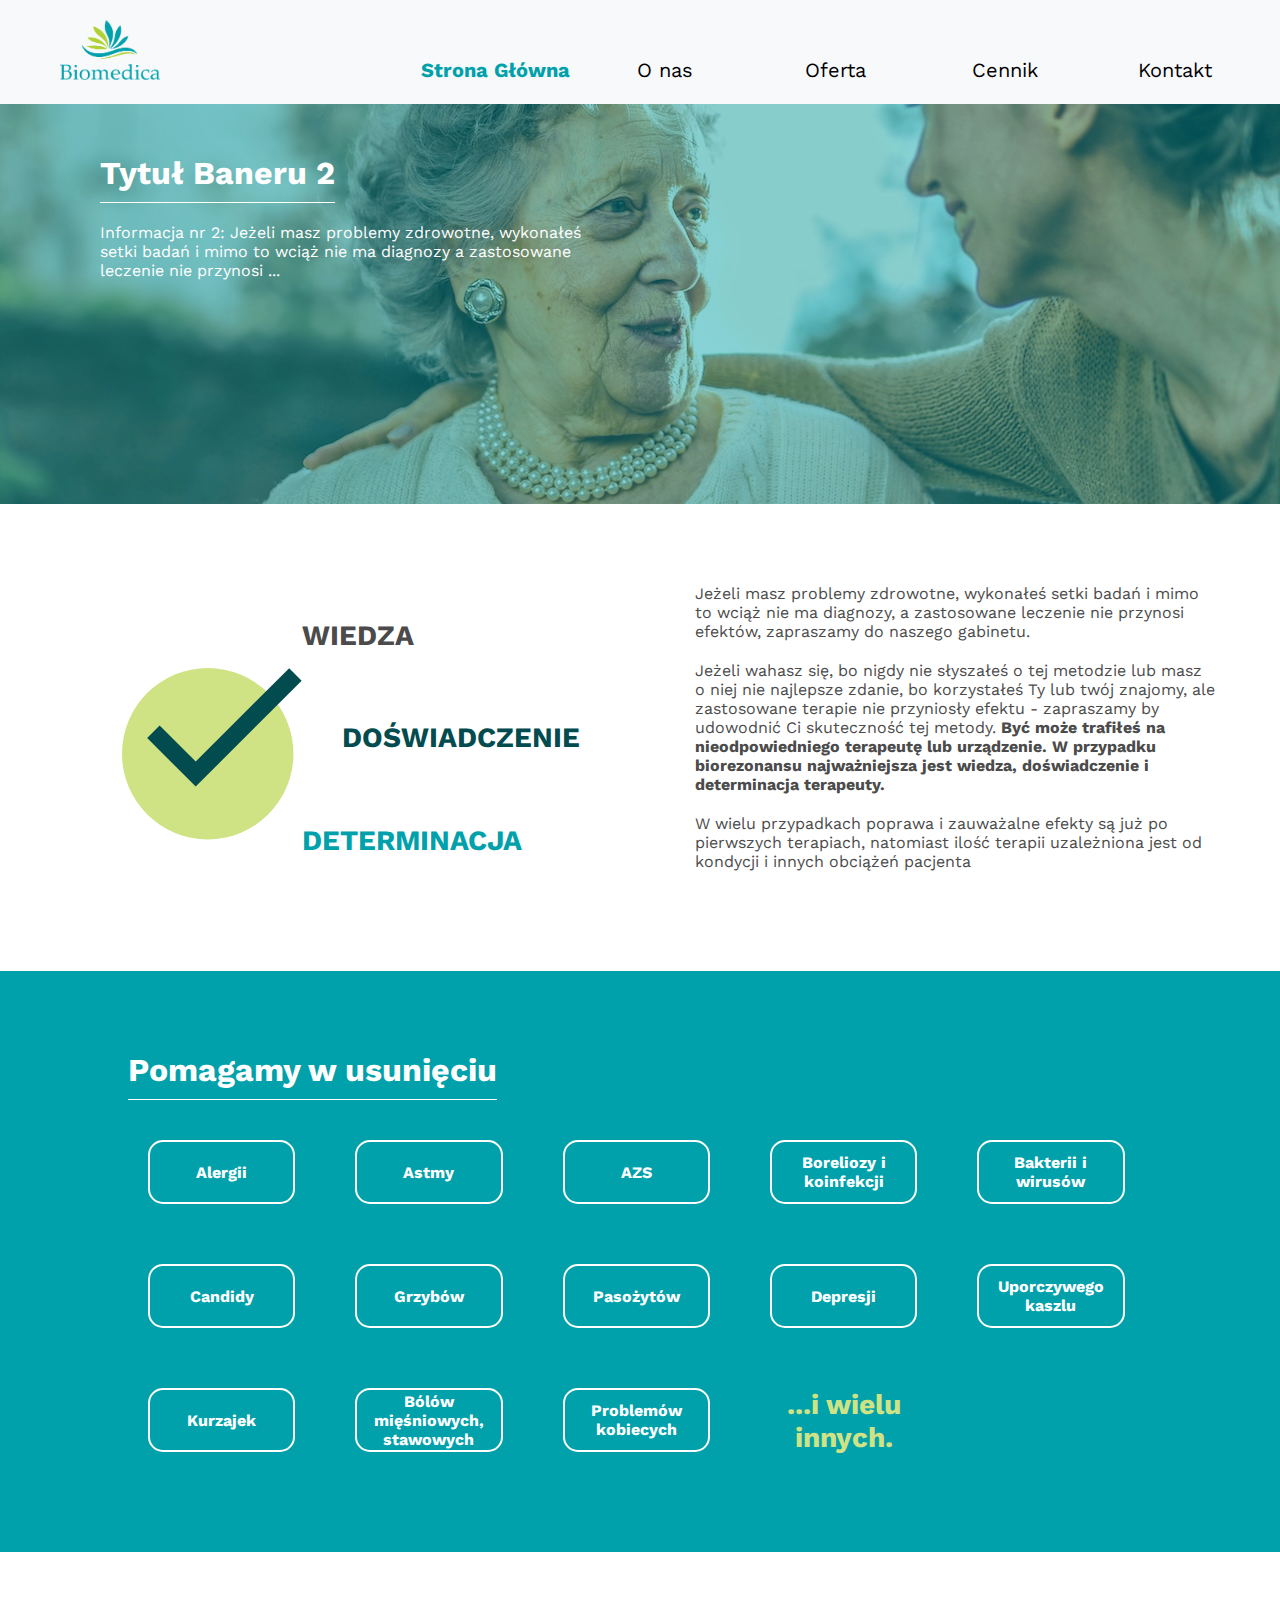
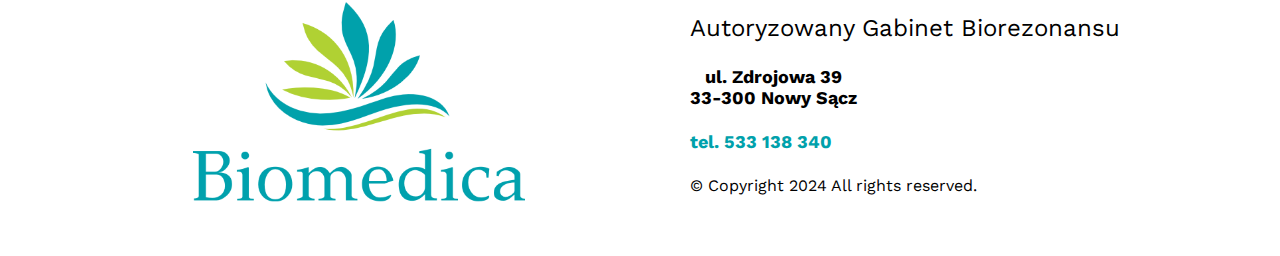
==== index.html @ 4ddc0907 "Initial commit" ====
<!DOCTYPE html>
<html lang="pl">
  <head>
    <meta charset="UTF-8" />
    <meta http-equiv="X-UA-Compatible" content="IE=edge" />
    <meta name="viewport" content="width=device-width, initial-scale=1.0" />
    <title>Biomedica</title>
    <link rel="preconnect" href="https://fonts.googleapis.com" />
    <link rel="preconnect" href="https://fonts.gstatic.com" crossorigin />
    <link
      href="https://fonts.googleapis.com/css2?family=Work+Sans:ital,wght@0,100..900;1,100..900&display=swap"
      rel="stylesheet"
    />
    <link
      rel="stylesheet"
      href="https://cdnjs.cloudflare.com/ajax/libs/font-awesome/6.5.1/css/all.min.css"
      integrity="sha512-DTOQO9RWCH3ppGqcWaEA1BIZOC6xxalwEsw9c2QQeAIftl+Vegovlnee1c9QX4TctnWMn13TZye+giMm8e2LwA=="
      crossorigin="anonymous"
      referrerpolicy="no-referrer"
    />
    <link rel="icon" type="image/x-icon" href="src/small_logo.ico" />
    <link rel="stylesheet" type="text/css" href="styles/styles.css" />
    <link rel="stylesheet" type="text/css" href="styles/index.css" />
  </head>
  <body>
    <header>
      <div class="logo">
        <a href="index.html">
          <img src="src/small_logo.png" alt="biomedica logo" />
        </a>
      </div>
      <nav>
        <ul class="topnav">
          <li><a class="active" href="index.html">Strona Główna</a></li>
          <li><a href="o_nas.html">O nas</a></li>
          <li><a href="oferta.html">Oferta</a></li>
          <li><a href="cennik.html">Cennik</a></li>
          <li><a href="kontakt.html">Kontakt</a></li>
        </ul>
        <div class="toggle_btn">
          <i class="fa-solid fa-bars"></i>
        </div>
      </nav>
      <div class="dropdown_menu">
        <li><a class="active" href="index.html">Strona Główna</a></li>
        <li><a href="o_nas.html">O nas</a></li>
        <li><a href="oferta.html">Oferta</a></li>
        <li><a href="cennik.html">Cennik</a></li>
        <li><a href="kontakt.html">Kontakt</a></li>
      </div>
    </header>
    <main>
      <div class="banner">
        <div class="overlay">
          <div class="banner-info next">
            <h1>Tytuł Baneru</h1>
            <p>
              Informacja nr 1: Jeżeli masz problemy zdrowotne, wykonałeś setki
              badań i mimo to wciąż nie ma diagnozy a zastosowane leczenie nie
              przynosi ...
            </p>
          </div>
          <div class="banner-info current">
            <h1>Tytuł Baneru 2</h1>
            <p>
              Informacja nr 2: Jeżeli masz problemy zdrowotne, wykonałeś setki
              badań i mimo to wciąż nie ma diagnozy a zastosowane leczenie nie
              przynosi ...
            </p>
          </div>
          <div class="banner-info previous">
            <h1>Tytuł Baneru 3</h1>
            <p>
              Informacja nr 3: Jeżeli masz problemy zdrowotne, wykonałeś setki
              badań i mimo to wciąż nie ma diagnozy a zastosowane leczenie nie
              przynosi ...
            </p>
          </div>
        </div>
      </div>
      <div class="info-about">
        <div class="knowledge">
          <img src="src/svg/check.svg" />
          <div>
            <h2>WIEDZA</h2>
            <h2>DOŚWIADCZENIE</h2>
            <h2>DETERMINACJA</h2>
          </div>
        </div>
        <div class="description">
          <p>
            Jeżeli masz problemy zdrowotne, wykonałeś setki badań i mimo to
            wciąż nie ma diagnozy, a zastosowane leczenie nie przynosi efektów,
            zapraszamy do naszego gabinetu.
          </p>
          <p>
            Jeżeli wahasz się, bo nigdy nie słyszałeś o tej metodzie lub masz o
            niej nie najlepsze zdanie, bo korzystałeś Ty lub twój znajomy, ale
            zastosowane terapie nie przyniosły efektu - zapraszamy by udowodnić
            Ci skuteczność tej metody.
            <span
              >Być może trafiłeś na nieodpowiedniego terapeutę lub urządzenie. W
              przypadku biorezonansu najważniejsza jest wiedza, doświadczenie i
              determinacja terapeuty.</span
            >
          </p>
          <p>
            W wielu przypadkach poprawa i zauważalne efekty są już po pierwszych
            terapiach, natomiast ilość terapii uzależniona jest od kondycji i
            innych obciążeń pacjenta
          </p>
        </div>
      </div>
      <div class="issues">
        <h1>Pomagamy w usunięciu</h1>
        <ul>
          <li>Alergii</li>
          <li>Astmy</li>
          <li>AZS</li>
          <li>Boreliozy i koinfekcji</li>
          <li>Bakterii i wirusów</li>
          <li>Candidy</li>
          <li>Grzybów</li>
          <li>Pasożytów</li>
          <li>Depresji</li>
          <li>Uporczywego kaszlu</li>
          <li>Kurzajek</li>
          <li>Bólów mięśniowych, stawowych</li>
          <li>Problemów kobiecych</li>
          <li>...i wielu innych.</li>
        </ul>
      </div>
    </main>
    <footer>
      <div>
        <img src="src/small_logo.png" alt=" biomedica logo" />
      </div>
      <div class="address">
        <p>Autoryzowany Gabinet Biorezonansu</p>
        <p>
          ul. Zdrojowa 39<br />
          33-300 Nowy Sącz
        </p>
        <p>tel. 533 138 340</p>
        <p>&copy; Copyright 2024 All rights reserved.</p>
      </div>
    </footer>
    <script>
      const toggleBtn = document.querySelector(".toggle_btn");
      const toggleBtnIcon = document.querySelector(".toggle_btn i");
      const dropDownMenu = document.querySelector(".dropdown_menu");
      const bannerInfos = Array.from(document.querySelectorAll(".banner-info"));
      const BANNER_CHANGE_TIMEOUT = 10000;

      setInterval(() => {
        bannerInfos.forEach((el) => {
          if (el.classList.contains("next")) {
            el.classList.remove("next");
            el.classList.add("current");
          } else if (el.classList.contains("previous")) {
            el.classList.remove("previous");
            el.classList.add("next");
          } else if (el.classList.contains("current")) {
            el.classList.add("previous");
            el.classList.remove("current");
          }
        });
      }, BANNER_CHANGE_TIMEOUT);

      toggleBtn.onclick = function () {
        dropDownMenu.classList.toggle("open");
        const isOpen = dropDownMenu.classList.contains("open");

        toggleBtnIcon.classList = isOpen
          ? "fa-solid fa-xmark"
          : "fa-solid fa-bars";
      };
    </script>
  </body>
</html>
---- styles/styles.css ----
* {
  margin: 0;
  padding: 0;
  font-family: "Work Sans";
}

body {
  background-color: #ffffff;
  color: #000000;
}

header {
  background-color: #f7f9fb;
  color: #8fc1e3;
  padding: 20px;
  display: flex;
  justify-content: space-between;
  align-items: flex-end;
}

.logo {
  width: 100px;
  margin-left: 40px;
}

.logo img {
  width: 100%;
}

nav {
  font-size: 20px;
  align-items: center;
  justify-content: space-between;
}

.topnav {
  text-align: right;
  list-style-type: none;
  margin: 0;
  padding: 0;
  display: flex;
  flex-direction: row;
}

.topnav li {
  list-style: none;
  width: 150px;
  margin-left: 10px;
  margin-right: 10px;
  text-align: center;
}

.topnav a {
  color: #000000;
  text-decoration: none;
}

.topnav a.active {
  color: #00a1ab;
  font-weight: bold;
}

.topnav a:hover {
  color: #00a1ab;
  font-weight: bold;
}

.topnav a::after {
  content: "";
  height: 2px;
  width: 100%;
  background: #00a1ab;
  position: relative;
  display: block;
  bottom: -20px;
  opacity: 0;
  transition: all 0.2s;
}

.topnav a:hover::after {
  opacity: 1;
}

.toggle_btn {
  color: #31708e;
  font-size: 1.5rem;
  cursor: pointer;
  display: none;
}

.dropdown_menu {
  display: none;
  position: absolute;
  right: 2rem;
  top: 60px;
  width: 300px;
  height: 0;
  background: #8fc1e3;
  backdrop-filter: blur(15px);
  border-radius: 10px;
  overflow: hidden;
  width: 50%;
  justify-content: center;
  flex-direction: column;
  transition: height 0.2s cubic-bezier(0.175, 0.885, 0.32, 1.275);
}
.dropdown_menu li {
  padding: 0.7rem;
  display: flex;
  align-items: center;
  justify-content: center;
}
.dropdown_menu li a {
  text-decoration: none;
  color: #000000;
}
.dropdown_menu a:hover {
  color: #687864;
}
.dropdown_menu.open {
  height: 240px;
}

main {
  color: #4b4b4b;
  display: flex;
  flex-direction: column;
}

footer {
  text-align: center;
  padding: 50px 10%;
  display: flex;
  flex-direction: row;
  min-height: 200px;
}

footer img {
  max-height: 200px;
}

footer div {
  flex: 1;
}

footer .address {
  display: flex;
  flex-direction: column;
  justify-content: space-around;
  align-items: flex-start;
  margin-left: 100px;
}

footer p:nth-child(1) {
  font-size: 24px;
}

footer p:nth-child(2) {
  font-size: 18px;
  font-weight: bold;
}

footer p:nth-child(3) {
  font-size: 18px;
  font-weight: bold;
  color: #00a1ab;
}

@media (max-width: 900px) {
  .topnav {
    display: none;
  }
  .toggle_btn {
    display: block;
  }
  .dropdown_menu {
    display: block;
  }
  footer {
    padding: 20px;
  }
  footer div:has(img) {
    display: none;
  }
  footer .address {
    margin-left: 0px;
    align-items: center;
  }
}
---- styles/index.css ----
.banner {
  background-image: url("../src/background.jpg");
  background-position: 50%, right;
  height: 400px;
  width: 100vw;
}

.banner .overlay {
  display: block;
  position: relative;
  overflow: hidden;
  width: 100%;
  height: 400px;
  background-color: #00a1ab77;
  width: 100vw;
}

.banner-info {
  color: white;
  max-width: 500px;
  position: absolute;
  margin-top: 50px;
  transition: all 1s cubic-bezier(0.075, 0.82, 0.165, 1);
}

.banner-info h1 {
  margin-bottom: 30px;
  display: inline-block;
}

.banner-info h1::after {
  content: "";
  display: block;
  position: relative;
  height: 1px;
  top: 10px;
  background-color: white;
}

.banner-info.current {
  left: 100px;
  opacity: 1;
}

.banner-info.previous {
  left: 600px;
  opacity: 0;
}

.banner-info.next {
  left: -500px;
  opacity: 0;
}

.info-about {
  display: flex;
  flex-direction: row;
  margin: 80px 5%;
}

.info-about img {
  width: 180px;
  height: 180px;
  margin-top: 40px;
}

.knowledge {
  flex: 1;
  margin-left: 5%;
  margin-right: 5%;
  display: flex;
  flex-direction: row;
  align-items: center;
}

.knowledge div {
  height: 100%;
  display: flex;
  flex-direction: column;
  justify-content: space-around;
}

.knowledge h2 {
  font-size: 28px;
  font-weight: bold;
}

.knowledge h2:nth-child(2) {
  color: #024b4f;
  margin-left: 40px;
}

.knowledge h2:nth-child(3) {
  color: #00a1ab;
}

.description {
  flex: 2;
  margin-left: 5%;
}

.description p {
  margin-bottom: 20px;
}

.description p span {
  font-weight: bold;
}

.issues {
  background-color: #00a1ab;
  padding: 80px 10%;
}

.issues h1 {
  color: white;
  display: inline-block;
  padding-bottom: 30px;
}

.issues h1::after {
  content: "";
  display: block;
  position: relative;
  height: 1px;
  top: 10px;
  background-color: white;
}

.issues ul {
  display: grid;
  grid-template-columns: repeat(auto-fit, max(150px, 100%/6));
  padding: 10px;
  gap: 40px;
}

.issues ul li {
  display: block;
  color: white;
  border: 2px solid white;
  margin: 10px;
  height: 60px;
  border-radius: 15px;
  font-weight: bold;
  align-content: center;
  text-align: center;
}

.issues ul li:last-child {
  border: none;
  font-size: 28px;
  color: #d0e384;
  margin-left: 0px;
  margin-right: 0px;
}

@media (max-width: 900px) {
  .issues ul {
    gap: 10px;
  }
  .issues {
    padding: 20px 0px;
  }
  .info-about {
    flex-direction: column;
    margin: 10px 20px;
  }
}

@media (max-width: 500px) {
  .info-about img {
    width: 80px;
    height: 80px;
    margin-top: 20px;
    margin-bottom: 20px;
  }
  .knowledge h2 {
    font-size: 20px;
    font-weight: bold;
  }
  .banner {
    height: 300px;
  }
}
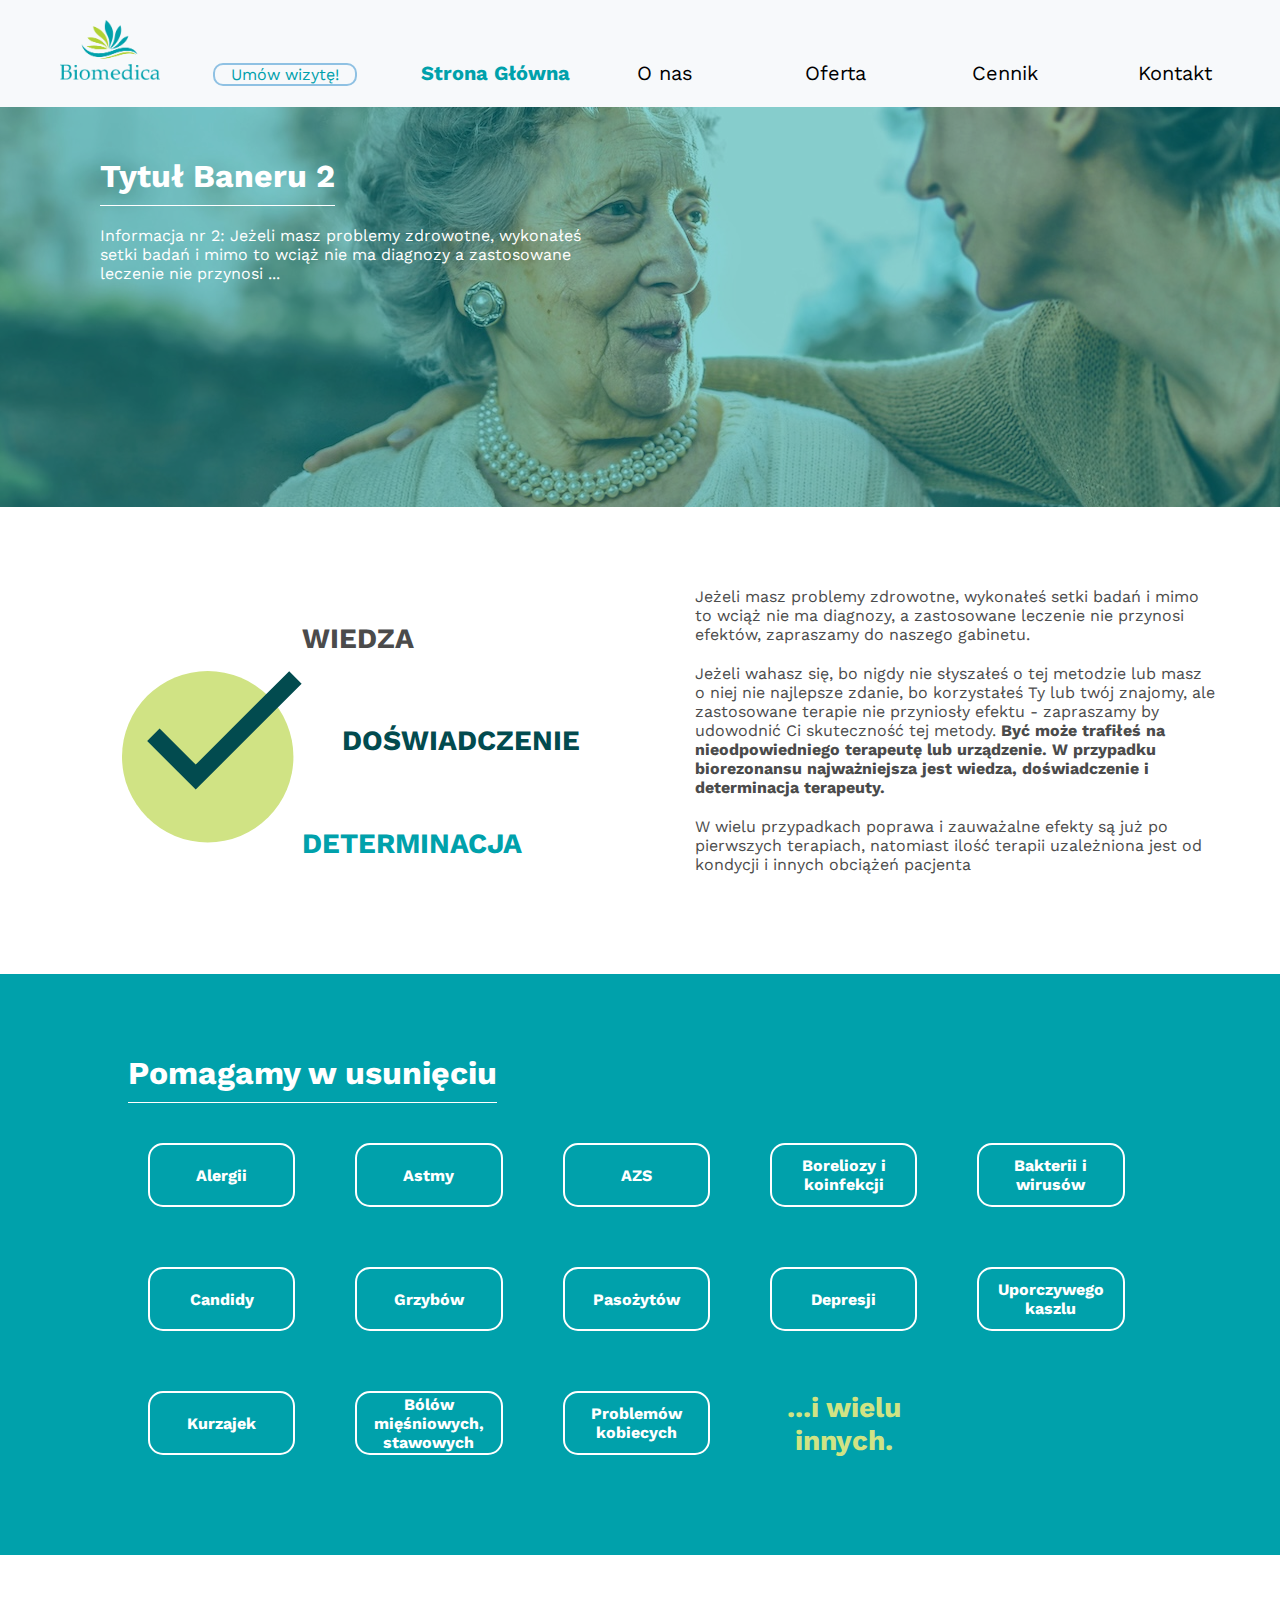
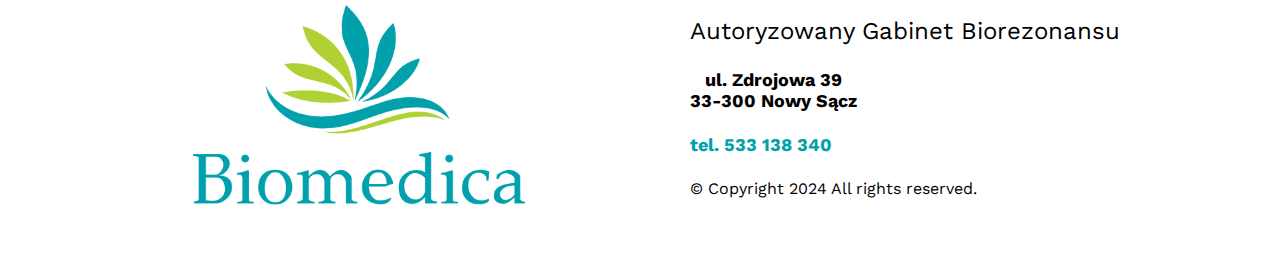
==== commit e5c8c29f: "done" ====
--- a/index.html
+++ b/index.html
@@ -28,6 +28,9 @@
         <a href="index.html">
           <img src="src/small_logo.png" alt="biomedica logo" />
         </a>
+      </div>
+      <div class="phonebtn">
+        <a href="tel:+48533138340"><p>Umów wizytę!</p></a>
       </div>
       <nav>
         <ul class="topnav">
--- a/styles/styles.css
+++ b/styles/styles.css
@@ -15,16 +15,41 @@
   padding: 20px;
   display: flex;
   justify-content: space-between;
-  align-items: flex-end;
+  align-items: baseline;
 }
 
 .logo {
-  width: 100px;
+  justify-content: space-between;
+  max-width: 100px;
   margin-left: 40px;
 }
 
 .logo img {
   width: 100%;
+}
+
+.phonebtn{
+  display:block;
+  max-width: 140px;
+  min-width: 140px;
+  width: auto;
+  max-height: 100px;
+  height: auto;
+  background-color: #00000000;
+  border-style: solid;
+  border-width: 2px;
+  border-color: #8fc1e3;
+  border-radius: 10px;
+  text-align: center;
+}
+
+.phonebtn a{
+  text-decoration: none;
+  color: #00a0ab;
+}
+
+.phonebtn a:hover{
+  font-weight: bold;
 }
 
 nav {
@@ -82,7 +107,7 @@
 }
 
 .toggle_btn {
-  color: #31708e;
+  color: #00a0ab;
   font-size: 1.5rem;
   cursor: pointer;
   display: none;
@@ -91,15 +116,15 @@
 .dropdown_menu {
   display: none;
   position: absolute;
-  right: 2rem;
+  right: 3rem;
   top: 60px;
-  width: 300px;
+  max-width: 300px;
   height: 0;
-  background: #8fc1e3;
+  background: #00a0ab98;
   backdrop-filter: blur(15px);
   border-radius: 10px;
   overflow: hidden;
-  width: 50%;
+  width: 30%;
   justify-content: center;
   flex-direction: column;
   transition: height 0.2s cubic-bezier(0.175, 0.885, 0.32, 1.275);
@@ -118,7 +143,7 @@
   color: #687864;
 }
 .dropdown_menu.open {
-  height: 240px;
+  height: 210px;
 }
 
 main {
@@ -175,6 +200,7 @@
   }
   .dropdown_menu {
     display: block;
+    z-index:10;
   }
   footer {
     padding: 20px;
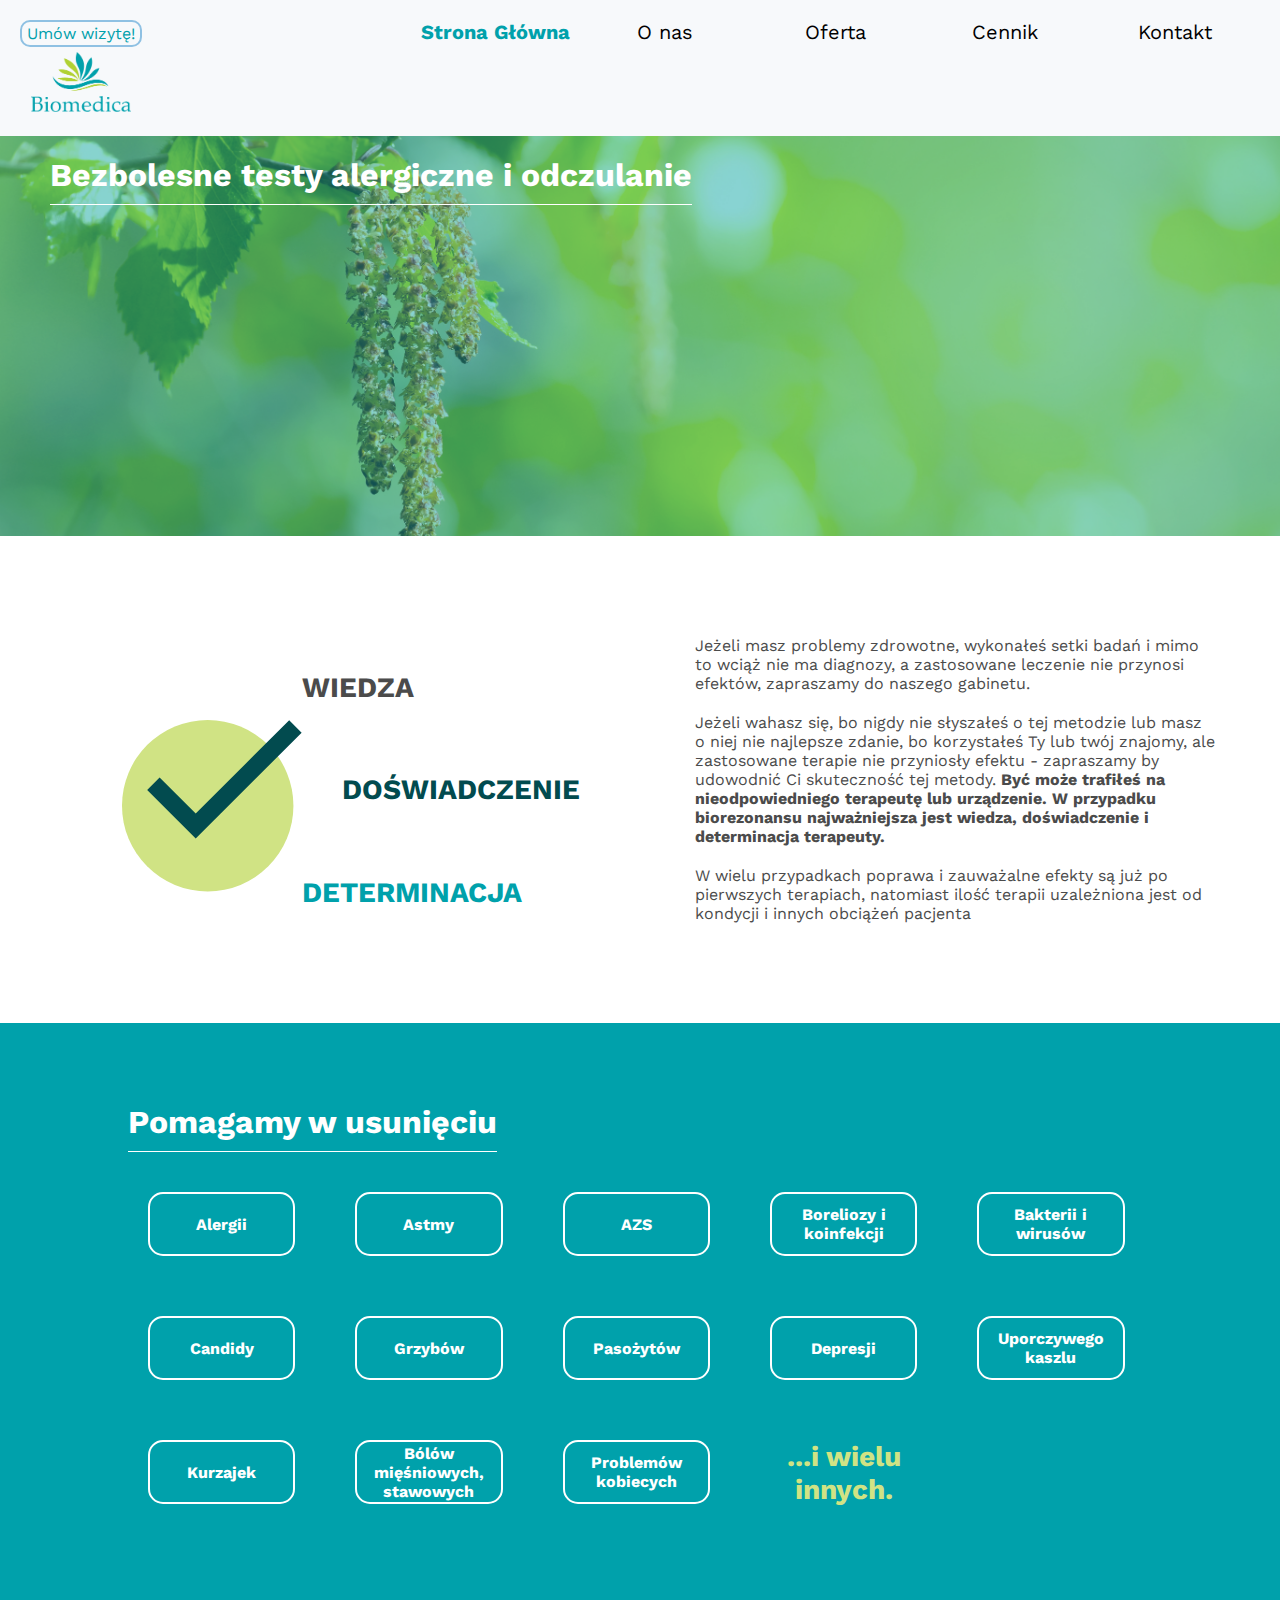
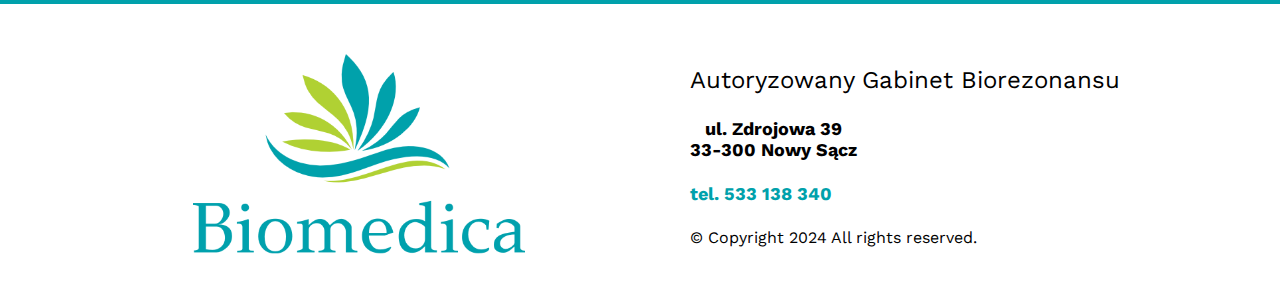
==== commit 6bed6381: "Implemented the rest" ====
--- a/index.html
+++ b/index.html
@@ -24,13 +24,15 @@
   </head>
   <body>
     <header>
-      <div class="logo">
-        <a href="index.html">
-          <img src="src/small_logo.png" alt="biomedica logo" />
-        </a>
-      </div>
-      <div class="phonebtn">
-        <a href="tel:+48533138340"><p>Umów wizytę!</p></a>
+      <div class="logo-wrapper">
+        <div class="phonebtn">
+          <a href="tel:+48533138340"><p>Umów wizytę!</p></a>
+        </div>
+        <div class="logo">
+          <a href="index.html">
+            <img src="src/small_logo.png" alt="biomedica logo" />
+          </a>
+        </div>
       </div>
       <nav>
         <ul class="topnav">
@@ -53,31 +55,25 @@
       </div>
     </header>
     <main>
-      <div class="banner">
-        <div class="overlay">
-          <div class="banner-info next">
-            <h1>Tytuł Baneru</h1>
-            <p>
-              Informacja nr 1: Jeżeli masz problemy zdrowotne, wykonałeś setki
-              badań i mimo to wciąż nie ma diagnozy a zastosowane leczenie nie
-              przynosi ...
-            </p>
+      <div class="banner-info next">
+        <div class="banner bg-1">
+          <div class="overlay">
+            <h1>Rzuć palenie</h1>
+            <p>Terapia antynikotynowa</p>
           </div>
-          <div class="banner-info current">
-            <h1>Tytuł Baneru 2</h1>
-            <p>
-              Informacja nr 2: Jeżeli masz problemy zdrowotne, wykonałeś setki
-              badań i mimo to wciąż nie ma diagnozy a zastosowane leczenie nie
-              przynosi ...
-            </p>
+        </div>
+      </div>
+      <div class="banner-info current">
+        <div class="banner bg-2">
+          <div class="overlay">
+            <h1>Bezbolesne testy alergiczne i odczulanie</h1>
           </div>
-          <div class="banner-info previous">
-            <h1>Tytuł Baneru 3</h1>
-            <p>
-              Informacja nr 3: Jeżeli masz problemy zdrowotne, wykonałeś setki
-              badań i mimo to wciąż nie ma diagnozy a zastosowane leczenie nie
-              przynosi ...
-            </p>
+        </div>
+      </div>
+      <div class="banner-info previous">
+        <div class="banner bg-3">
+          <div class="overlay">
+            <h1>Borelioza i koinfekcje</h1>
           </div>
         </div>
       </div>
--- a/styles/styles.css
+++ b/styles/styles.css
@@ -18,37 +18,38 @@
   align-items: baseline;
 }
 
+.logo-wrapper {
+  display: flex;
+  flex-direction: column;
+  align-items: center;
+  gap: 5px;
+}
+
 .logo {
   justify-content: space-between;
   max-width: 100px;
-  margin-left: 40px;
 }
 
 .logo img {
   width: 100%;
 }
 
-.phonebtn{
-  display:block;
-  max-width: 140px;
-  min-width: 140px;
-  width: auto;
-  max-height: 100px;
-  height: auto;
+.phonebtn {
   background-color: #00000000;
   border-style: solid;
   border-width: 2px;
   border-color: #8fc1e3;
   border-radius: 10px;
   text-align: center;
-}
-
-.phonebtn a{
+  padding: 2px 5px;
+}
+
+.phonebtn a {
   text-decoration: none;
   color: #00a0ab;
 }
 
-.phonebtn a:hover{
+.phonebtn a:hover {
   font-weight: bold;
 }
 
@@ -124,7 +125,6 @@
   backdrop-filter: blur(15px);
   border-radius: 10px;
   overflow: hidden;
-  width: 30%;
   justify-content: center;
   flex-direction: column;
   transition: height 0.2s cubic-bezier(0.175, 0.885, 0.32, 1.275);
@@ -143,7 +143,7 @@
   color: #687864;
 }
 .dropdown_menu.open {
-  height: 210px;
+  min-height: 210px;
 }
 
 main {
@@ -200,7 +200,7 @@
   }
   .dropdown_menu {
     display: block;
-    z-index:10;
+    z-index: 10;
   }
   footer {
     padding: 20px;
--- a/styles/index.css
+++ b/styles/index.css
@@ -1,15 +1,30 @@
 .banner {
-  background-image: url("../src/background.jpg");
-  background-position: 50%, right;
   height: 400px;
   width: 100vw;
 }
 
+.banner.bg-1 {
+  background-image: url("../src/nikotyna.jpg");
+  background-position: center;
+  background-size: cover;
+}
+
+.banner.bg-2 {
+  background-image: url("../src/alergia.jpg");
+  background-position: center;
+  background-size: cover;
+}
+
+.banner.bg-3 {
+  background-image: url("../src/borelioza.jpg");
+  background-position: center;
+  background-size: cover;
+}
+
 .banner .overlay {
   display: block;
   position: relative;
   overflow: hidden;
-  width: 100%;
   height: 400px;
   background-color: #00a1ab77;
   width: 100vw;
@@ -17,9 +32,7 @@
 
 .banner-info {
   color: white;
-  max-width: 500px;
   position: absolute;
-  margin-top: 50px;
   transition: all 1s cubic-bezier(0.075, 0.82, 0.165, 1);
 }
 
@@ -38,8 +51,14 @@
 }
 
 .banner-info.current {
-  left: 100px;
+  left: 0;
   opacity: 1;
+}
+
+.banner-info h1,
+.banner-info p {
+  margin-left: 50px;
+  margin-top: 20px;
 }
 
 .banner-info.previous {
@@ -53,9 +72,9 @@
 }
 
 .info-about {
+  margin: 500px 5% 80px 5%;
   display: flex;
   flex-direction: row;
-  margin: 80px 5%;
 }
 
 .info-about img {
@@ -164,6 +183,7 @@
   .info-about {
     flex-direction: column;
     margin: 10px 20px;
+    margin-top: 400px;
   }
 }
 
@@ -171,7 +191,7 @@
   .info-about img {
     width: 80px;
     height: 80px;
-    margin-top: 20px;
+    margin-top: 300px;
     margin-bottom: 20px;
   }
   .knowledge h2 {
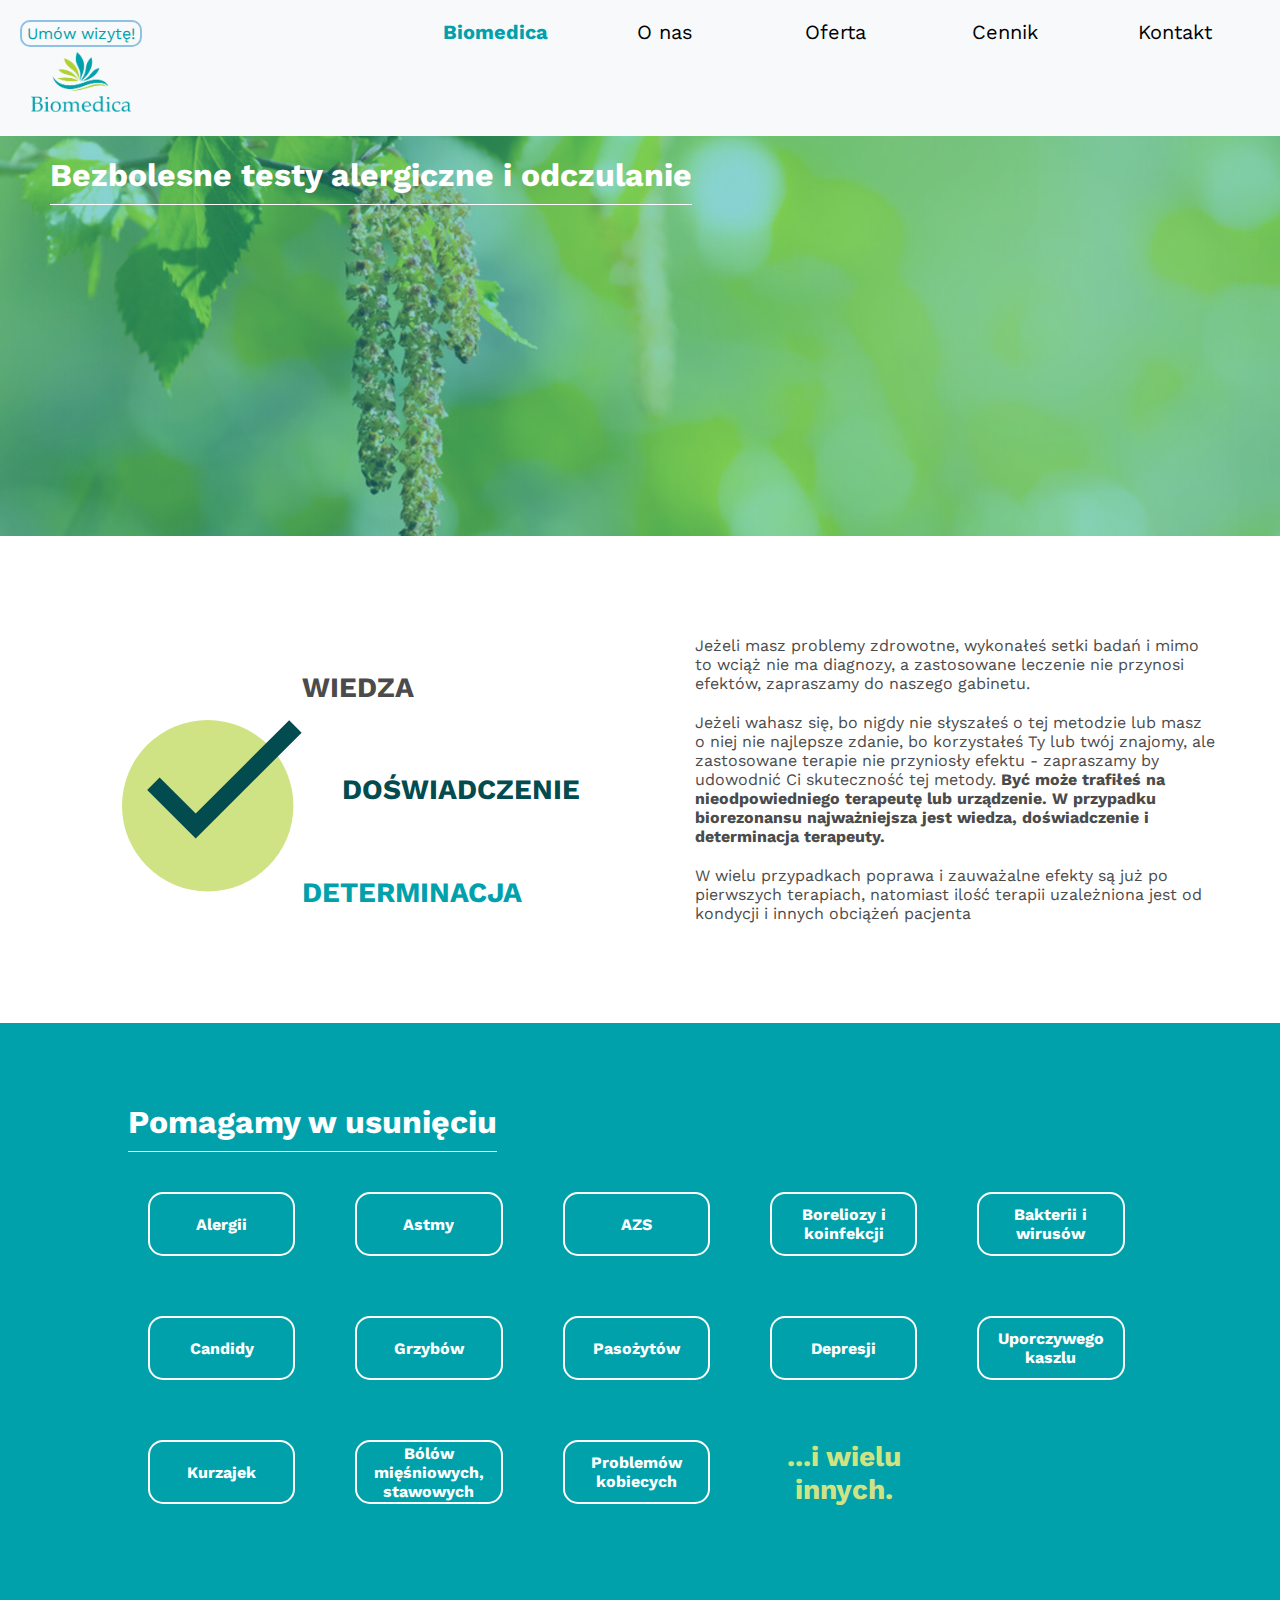
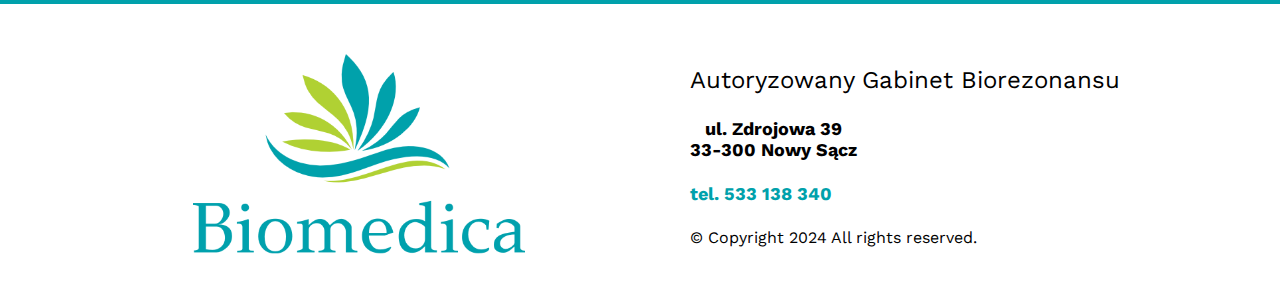
==== commit aca29eeb: "fixed SEO" ====
--- a/index.html
+++ b/index.html
@@ -4,7 +4,27 @@
     <meta charset="UTF-8" />
     <meta http-equiv="X-UA-Compatible" content="IE=edge" />
     <meta name="viewport" content="width=device-width, initial-scale=1.0" />
-    <title>Biomedica</title>
+    <title>Biomedica - Gabinet Biorezonansu</title>
+    <meta
+      name="description"
+      content="W naszym gabinecie biorezonansu prowadzone są terapie antynikotynowe, boreliozy i candidy, testy alergiczne i odczulanie. Można również poddać się usuwaniu bakterii, grzybów i pasożytów."
+    />
+    <meta
+      name="keywords"
+      content="Rzucenie palenia, Terapia antynikotynowa, usuwanie nałogu nikotynowego, Alergia, Odczulanie, Test alergiczny, Borelioza, Terapia boreliozy, Usuwanie bakterii, Usuwanie grzybów, Usuwanie pasożytów, Terapia candida, Usuwanie candidy"
+    />
+    <meta property="og:title" content="Biomedica - Gabinet Biorezonansu" />
+    <meta property="og:type" content="website" />
+    <meta
+      property="og:image"
+      content="https://biomedica.net.pl/src/small_logo.jpg"
+    />
+    <meta property="og:url" content="https://biomedica.net.pl/" />
+    <meta
+      property="og:description"
+      content="W naszym gabinecie biorezonansu prowadzone są terapie antynikotynowe, boreliozy i candidy, testy alergiczne i odczulanie. Można również poddać się usuwaniu bakterii, grzybów i pasożytów."
+    />
+    <meta property="og:site_name" content="Biomedica - Gabinet Biorezonansu" />
     <link rel="preconnect" href="https://fonts.googleapis.com" />
     <link rel="preconnect" href="https://fonts.gstatic.com" crossorigin />
     <link
@@ -36,7 +56,7 @@
       </div>
       <nav>
         <ul class="topnav">
-          <li><a class="active" href="index.html">Strona Główna</a></li>
+          <li><a class="active" href="index.html">Biomedica</a></li>
           <li><a href="o_nas.html">O nas</a></li>
           <li><a href="oferta.html">Oferta</a></li>
           <li><a href="cennik.html">Cennik</a></li>
@@ -47,7 +67,7 @@
         </div>
       </nav>
       <div class="dropdown_menu">
-        <li><a class="active" href="index.html">Strona Główna</a></li>
+        <li><a class="active" href="index.html">Biomedica</a></li>
         <li><a href="o_nas.html">O nas</a></li>
         <li><a href="oferta.html">Oferta</a></li>
         <li><a href="cennik.html">Cennik</a></li>
@@ -79,7 +99,7 @@
       </div>
       <div class="info-about">
         <div class="knowledge">
-          <img src="src/svg/check.svg" />
+          <img src="src/svg/check.svg" alt="Posiadamy" />
           <div>
             <h2>WIEDZA</h2>
             <h2>DOŚWIADCZENIE</h2>
--- a/styles/index.css
+++ b/styles/index.css
@@ -4,19 +4,19 @@
 }
 
 .banner.bg-1 {
-  background-image: url("../src/nikotyna.jpg");
+  background-image: url("../src/nikotyna_1920.jpg");
   background-position: center;
   background-size: cover;
 }
 
 .banner.bg-2 {
-  background-image: url("../src/alergia.jpg");
+  background-image: url("../src/alergia_1920.jpg");
   background-position: center;
   background-size: cover;
 }
 
 .banner.bg-3 {
-  background-image: url("../src/borelioza.jpg");
+  background-image: url("../src/borelioza_1920.jpg");
   background-position: center;
   background-size: cover;
 }
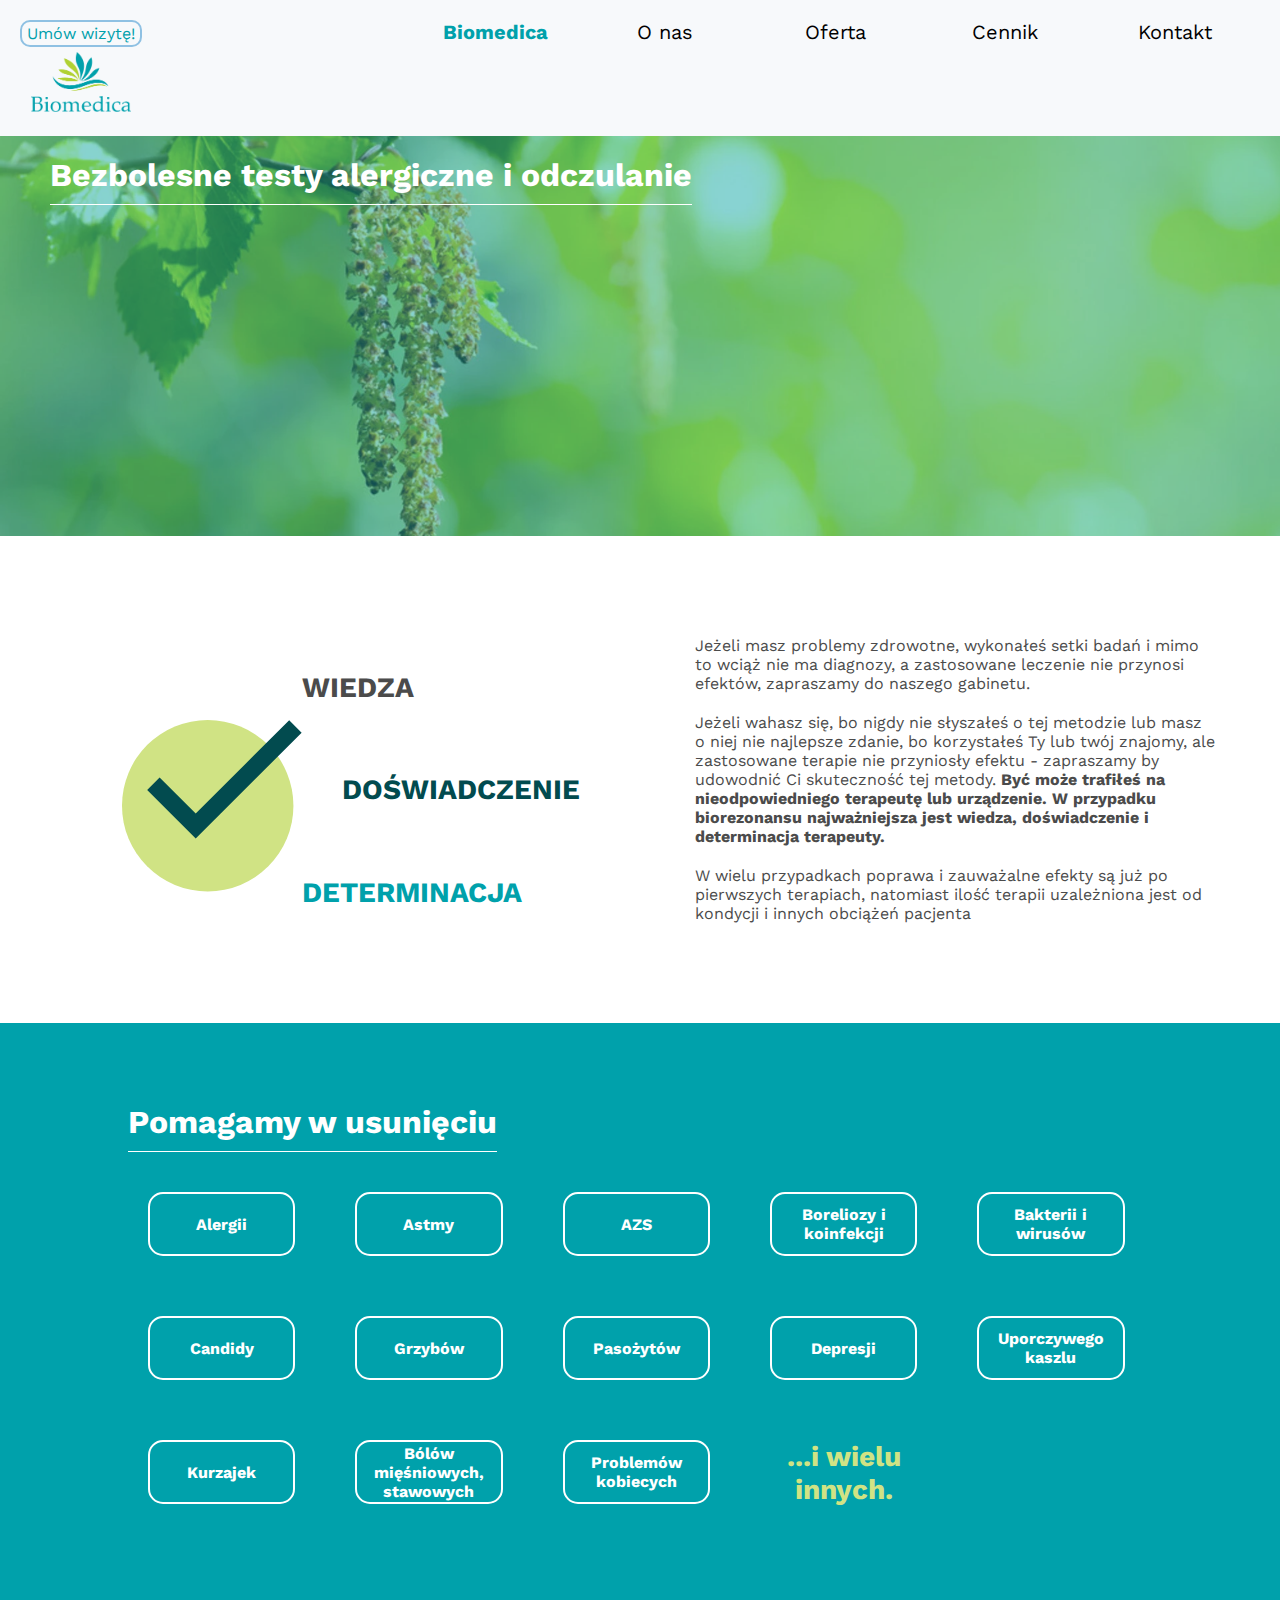
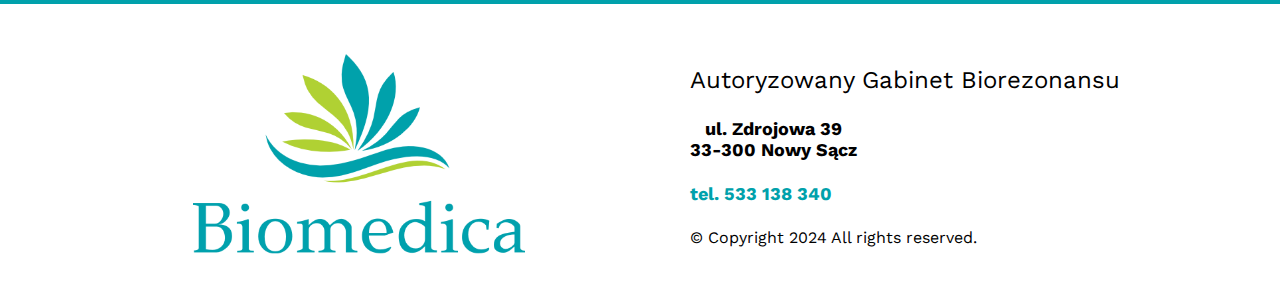
==== commit d8e6a25b: "small fixes" ====
--- a/index.html
+++ b/index.html
@@ -17,7 +17,7 @@
     <meta property="og:type" content="website" />
     <meta
       property="og:image"
-      content="https://biomedica.net.pl/src/small_logo.jpg"
+      content="https://biomedica.net.pl/src/small_logo.webp"
     />
     <meta property="og:url" content="https://biomedica.net.pl/" />
     <meta
@@ -50,7 +50,7 @@
         </div>
         <div class="logo">
           <a href="index.html">
-            <img src="src/small_logo.png" alt="biomedica logo" />
+            <img src="src/small_logo.webp" alt="biomedica logo" />
           </a>
         </div>
       </div>
@@ -152,7 +152,7 @@
     </main>
     <footer>
       <div>
-        <img src="src/small_logo.png" alt=" biomedica logo" />
+        <img src="src/small_logo.webp" alt=" biomedica logo" />
       </div>
       <div class="address">
         <p>Autoryzowany Gabinet Biorezonansu</p>
--- a/styles/index.css
+++ b/styles/index.css
@@ -4,19 +4,19 @@
 }
 
 .banner.bg-1 {
-  background-image: url("../src/nikotyna_1920.jpg");
+  background-image: url("../src/nikotyna_1920.webp");
   background-position: center;
   background-size: cover;
 }
 
 .banner.bg-2 {
-  background-image: url("../src/alergia_1920.jpg");
+  background-image: url("../src/alergia_1920.webp");
   background-position: center;
   background-size: cover;
 }
 
 .banner.bg-3 {
-  background-image: url("../src/borelioza_1920.jpg");
+  background-image: url("../src/borelioza_1920.webp");
   background-position: center;
   background-size: cover;
 }
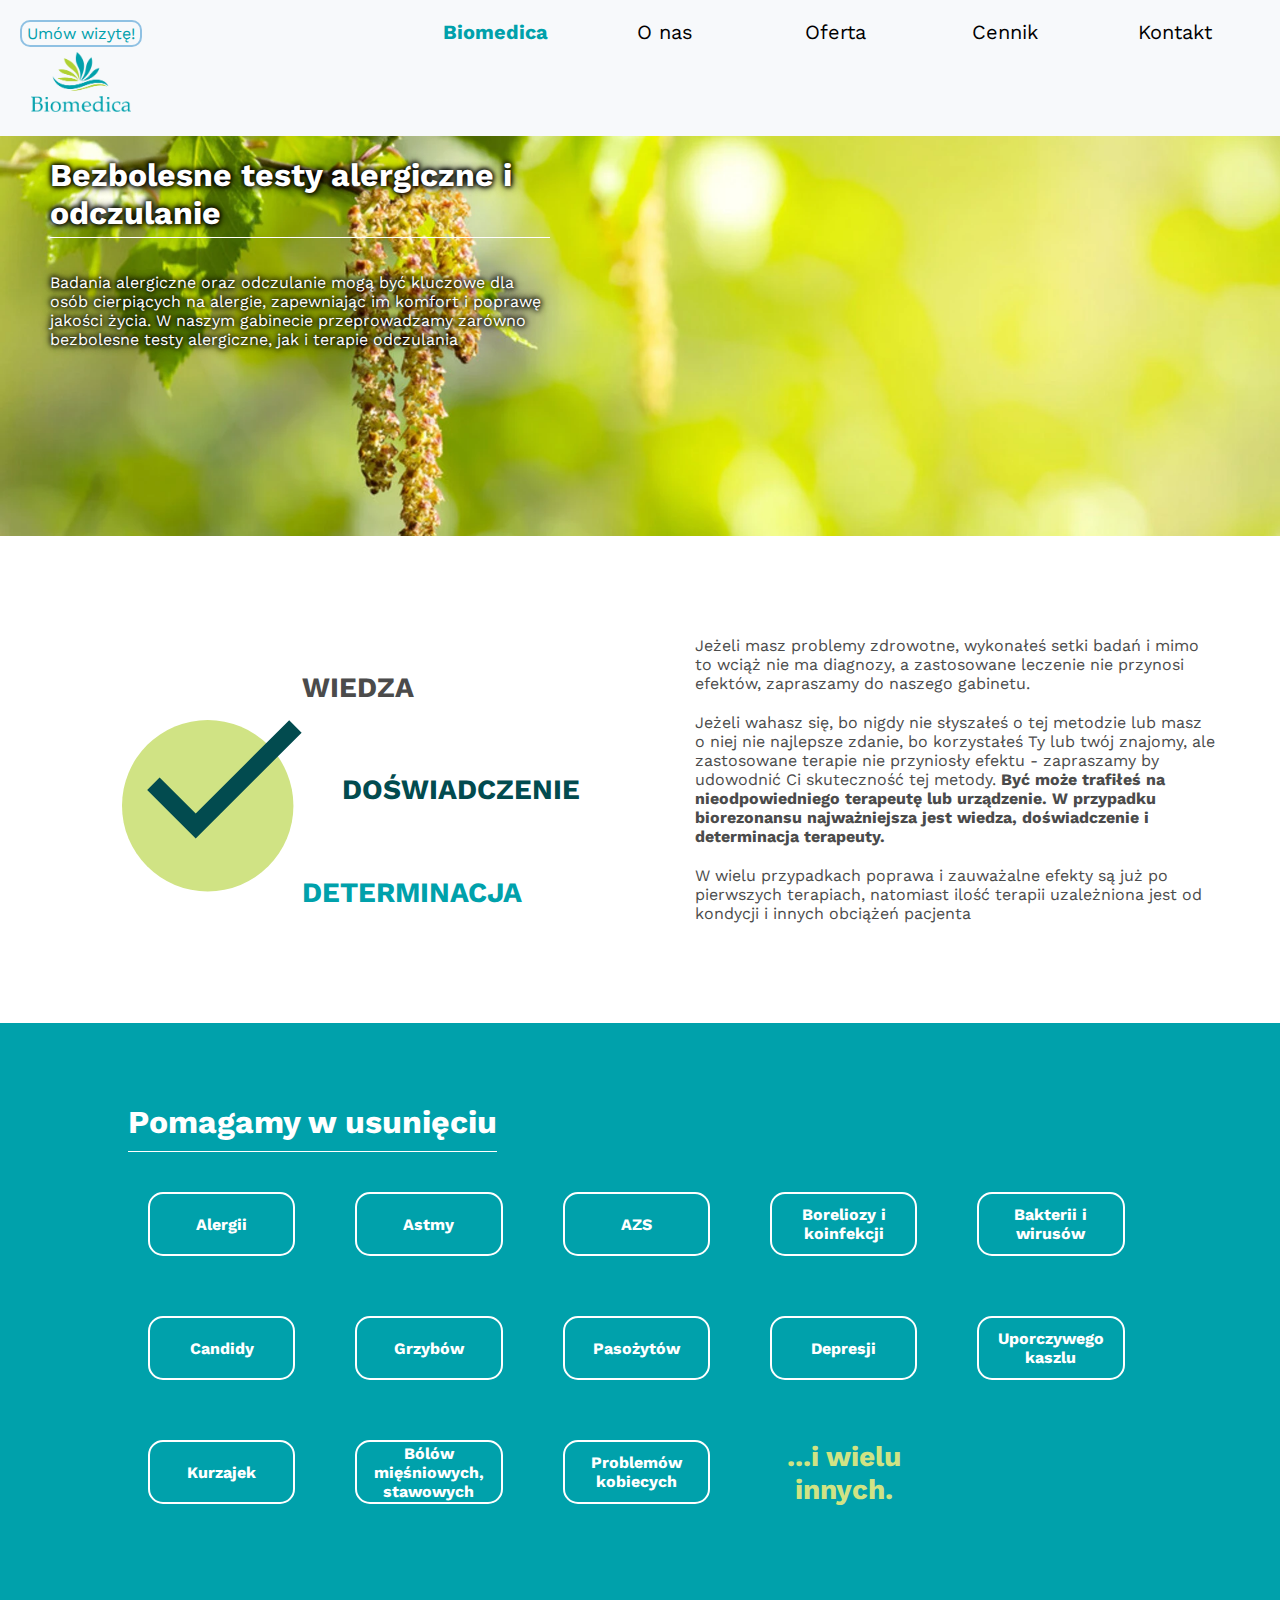
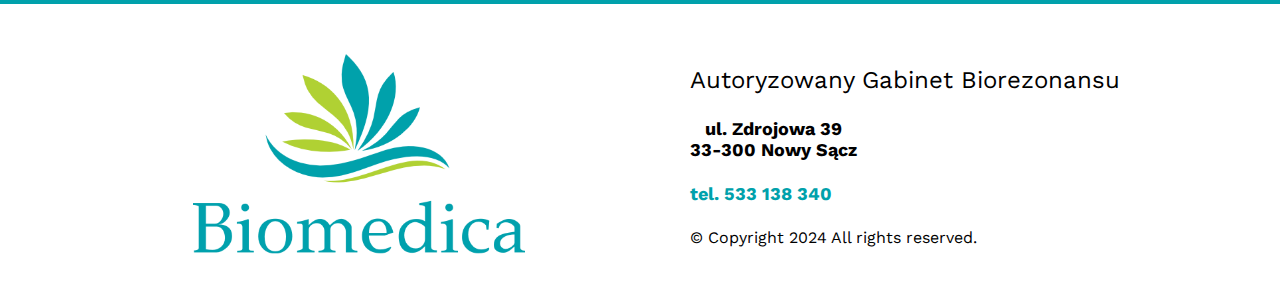
==== commit 1edfea6e: "copy improvements" ====
--- a/index.html
+++ b/index.html
@@ -57,7 +57,7 @@
       <nav>
         <ul class="topnav">
           <li><a class="active" href="index.html">Biomedica</a></li>
-          <li><a href="o_nas.html">O nas</a></li>
+          <li><a href="o-nas.html">O nas</a></li>
           <li><a href="oferta.html">Oferta</a></li>
           <li><a href="cennik.html">Cennik</a></li>
           <li><a href="kontakt.html">Kontakt</a></li>
@@ -68,7 +68,7 @@
       </nav>
       <div class="dropdown_menu">
         <li><a class="active" href="index.html">Biomedica</a></li>
-        <li><a href="o_nas.html">O nas</a></li>
+        <li><a href="o-nas.html">O nas</a></li>
         <li><a href="oferta.html">Oferta</a></li>
         <li><a href="cennik.html">Cennik</a></li>
         <li><a href="kontakt.html">Kontakt</a></li>
@@ -79,7 +79,12 @@
         <div class="banner bg-1">
           <div class="overlay">
             <h1>Rzuć palenie</h1>
-            <p>Terapia antynikotynowa</p>
+            <p>
+              Dzięki terapii antynikotynowej, osoby uzależnione od nikotyny mogą
+              odzyskać kontrolę nad swoim życiem i cieszyć się zdrowszym,
+              bardziej aktywnym stylem życia. Rzuć palenie, aby zrobić krok w
+              kierunku lepszego jutra
+            </p>
           </div>
         </div>
       </div>
@@ -87,6 +92,12 @@
         <div class="banner bg-2">
           <div class="overlay">
             <h1>Bezbolesne testy alergiczne i odczulanie</h1>
+            <p>
+              Badania alergiczne oraz odczulanie mogą być kluczowe dla osób
+              cierpiących na alergie, zapewniając im komfort i poprawę jakości
+              życia. W naszym gabinecie przeprowadzamy zarówno bezbolesne testy
+              alergiczne, jak i terapie odczulania
+            </p>
           </div>
         </div>
       </div>
@@ -94,6 +105,14 @@
         <div class="banner bg-3">
           <div class="overlay">
             <h1>Borelioza i koinfekcje</h1>
+            <p>
+              Borelioza jest chorobą przenoszoną przez kleszcze. Może ona
+              prowadzić do poważnych komplikacji, jeśli nie zostanie w porę
+              zdiagnozowana i leczona. Koinfekcje boreliozy, czyli równoczesne
+              zakażenia innymi patogenami przenoszonymi przez kleszcze, mogą
+              dodatkowo komplikować przebieg choroby. W naszym gabinecie
+              prowadzimy zarówno terapie boreliozy, jak i jej koinfekcji
+            </p>
           </div>
         </div>
       </div>
--- a/styles/index.css
+++ b/styles/index.css
@@ -1,3 +1,8 @@
+body {
+  max-width: 100%;
+  overflow-x: hidden;
+}
+
 .banner {
   height: 400px;
   width: 100vw;
@@ -26,18 +31,18 @@
   position: relative;
   overflow: hidden;
   height: 400px;
-  background-color: #00a1ab77;
   width: 100vw;
 }
 
 .banner-info {
+  text-shadow: 0px 0px 10px #000, 1px 1px 5px #000, -1px -1px 5px #000;
   color: white;
   position: absolute;
   transition: all 1s cubic-bezier(0.075, 0.82, 0.165, 1);
 }
 
 .banner-info h1 {
-  margin-bottom: 30px;
+  margin-bottom: 20px;
   display: inline-block;
 }
 
@@ -46,7 +51,7 @@
   display: block;
   position: relative;
   height: 1px;
-  top: 10px;
+  top: 5px;
   background-color: white;
 }
 
@@ -59,6 +64,7 @@
 .banner-info p {
   margin-left: 50px;
   margin-top: 20px;
+  max-width: 500px;
 }
 
 .banner-info.previous {
@@ -201,4 +207,9 @@
   .banner {
     height: 300px;
   }
-}
+  .banner-info h1,
+  .banner-info p {
+    margin-left: 10px;
+    margin-top: 10px;
+  }
+}
